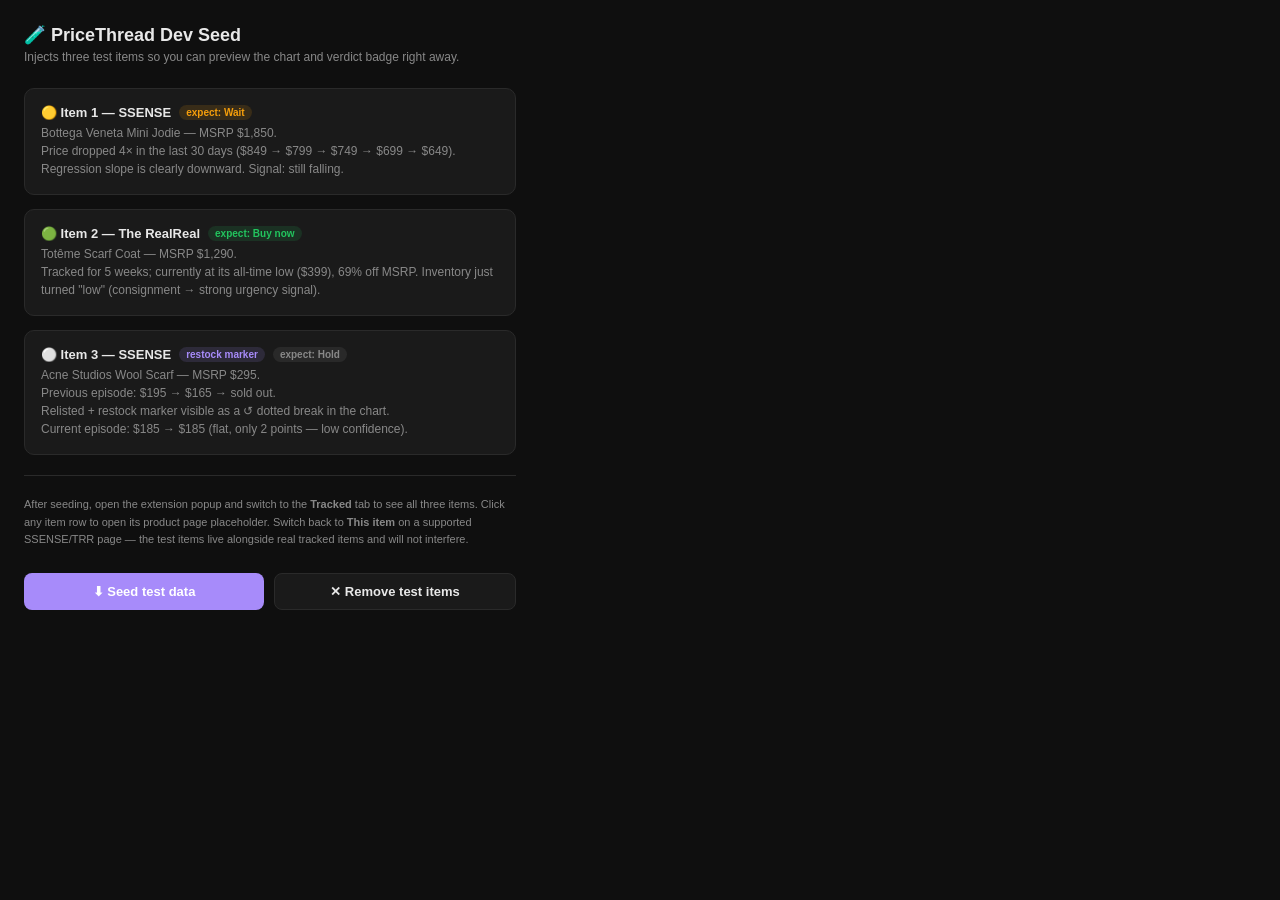
==== dev/seed.html @ 6ca3779e "publicize" ====
<!DOCTYPE html>
<html lang="en">
<head>
  <meta charset="UTF-8" />
  <title>PriceThread — Dev Seed</title>
  <style>
    *, *::before, *::after { box-sizing: border-box; margin: 0; padding: 0; }
    :root {
      --bg: #0f0f0f; --card: #1a1a1a; --border: #2a2a2a;
      --text: #e8e8e8; --muted: #888; --green: #22c55e;
      --yellow: #f59e0b; --red: #ef4444; --accent: #a78bfa;
    }
    body { background: var(--bg); color: var(--text); font-family: -apple-system, BlinkMacSystemFont, 'Segoe UI', sans-serif; padding: 24px; max-width: 540px; }
    h1 { font-size: 18px; font-weight: 700; margin-bottom: 4px; }
    .subtitle { color: var(--muted); font-size: 12px; margin-bottom: 24px; }
    .card { background: var(--card); border: 1px solid var(--border); border-radius: 10px; padding: 16px; margin-bottom: 14px; }
    .card h2 { font-size: 13px; font-weight: 700; margin-bottom: 4px; display: flex; align-items: center; gap: 8px; }
    .card p { font-size: 12px; color: var(--muted); line-height: 1.5; }
    .badge { font-size: 10px; font-weight: 700; padding: 2px 7px; border-radius: 99px; }
    .badge--wait { background: #f59e0b22; color: var(--yellow); }
    .badge--buy  { background: #22c55e22; color: var(--green); }
    .badge--hold { background: #ffffff11; color: var(--muted); }
    .badge--restock { background: #a78bfa22; color: var(--accent); }
    .actions { display: flex; gap: 10px; margin-top: 24px; }
    button {
      flex: 1; padding: 10px 0; border: none; border-radius: 8px; font-size: 13px;
      font-weight: 600; cursor: pointer; transition: opacity .15s;
    }
    button:hover { opacity: .85; }
    #btn-seed  { background: var(--accent); color: #fff; }
    #btn-clear { background: var(--card); border: 1px solid var(--border); color: var(--text); }
    #status {
      margin-top: 14px; padding: 10px 14px; border-radius: 8px;
      font-size: 12px; font-weight: 600; display: none;
    }
    .status--ok  { background: #22c55e22; border: 1px solid #22c55e44; color: var(--green); }
    .status--err { background: #ef444422; border: 1px solid #ef444444; color: var(--red); }
    hr { border: none; border-top: 1px solid var(--border); margin: 20px 0; }
    .note { font-size: 11px; color: var(--muted); line-height: 1.6; }
  </style>
</head>
<body>
  <h1>🧪 PriceThread Dev Seed</h1>
  <p class="subtitle">Injects three test items so you can preview the chart and verdict badge right away.</p>

  <div class="card">
    <h2>🟡 Item 1 — SSENSE <span class="badge badge--wait">expect: Wait</span></h2>
    <p>Bottega Veneta Mini Jodie — MSRP $1,850.<br>
    Price dropped 4× in the last 30 days ($849 → $799 → $749 → $699 → $649).
    Regression slope is clearly downward. Signal: still falling.</p>
  </div>

  <div class="card">
    <h2>🟢 Item 2 — The RealReal <span class="badge badge--buy">expect: Buy now</span></h2>
    <p>Totême Scarf Coat — MSRP $1,290.<br>
    Tracked for 5 weeks; currently at its all-time low ($399), 69% off MSRP.
    Inventory just turned "low" (consignment → strong urgency signal).</p>
  </div>

  <div class="card">
    <h2>⚪ Item 3 — SSENSE <span class="badge badge--restock">restock marker</span> <span class="badge badge--hold">expect: Hold</span></h2>
    <p>Acne Studios Wool Scarf — MSRP $295.<br>
    Previous episode: $195 → $165 → sold out.<br>
    Relisted + restock marker visible as a ↺ dotted break in the chart.<br>
    Current episode: $185 → $185 (flat, only 2 points — low confidence).</p>
  </div>

  <hr />
  <p class="note">
    After seeding, open the extension popup and switch to the <strong>Tracked</strong> tab
    to see all three items. Click any item row to open its product page placeholder.
    Switch back to <strong>This item</strong> on a supported SSENSE/TRR page — the test
    items live alongside real tracked items and will not interfere.
  </p>

  <div class="actions">
    <button id="btn-seed">⬇ Seed test data</button>
    <button id="btn-clear">✕ Remove test items</button>
  </div>
  <div id="status"></div>

  <script type="module" src="seed.js"></script>
</body>
</html>
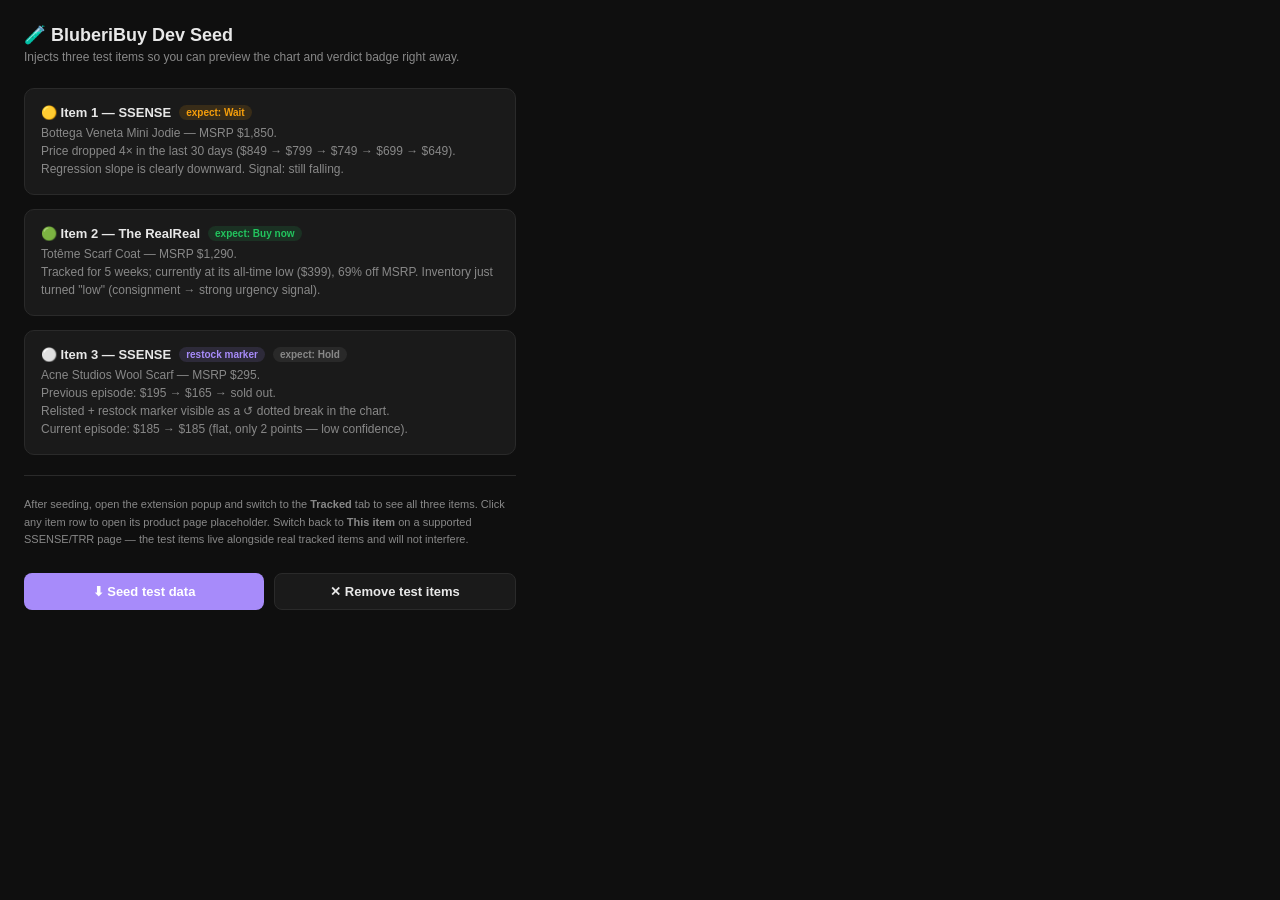
==== commit c85ca3da: "Rename to BluberiBuy; add target price alerts, Fashionphile support, and refresh action - Rename ext" ====
--- a/dev/seed.html
+++ b/dev/seed.html
@@ -2,7 +2,7 @@
 <html lang="en">
 <head>
   <meta charset="UTF-8" />
-  <title>PriceThread — Dev Seed</title>
+  <title>BluberiBuy — Dev Seed</title>
   <style>
     *, *::before, *::after { box-sizing: border-box; margin: 0; padding: 0; }
     :root {
@@ -40,7 +40,7 @@
   </style>
 </head>
 <body>
-  <h1>🧪 PriceThread Dev Seed</h1>
+  <h1>🧪 BluberiBuy Dev Seed</h1>
   <p class="subtitle">Injects three test items so you can preview the chart and verdict badge right away.</p>
 
   <div class="card">
